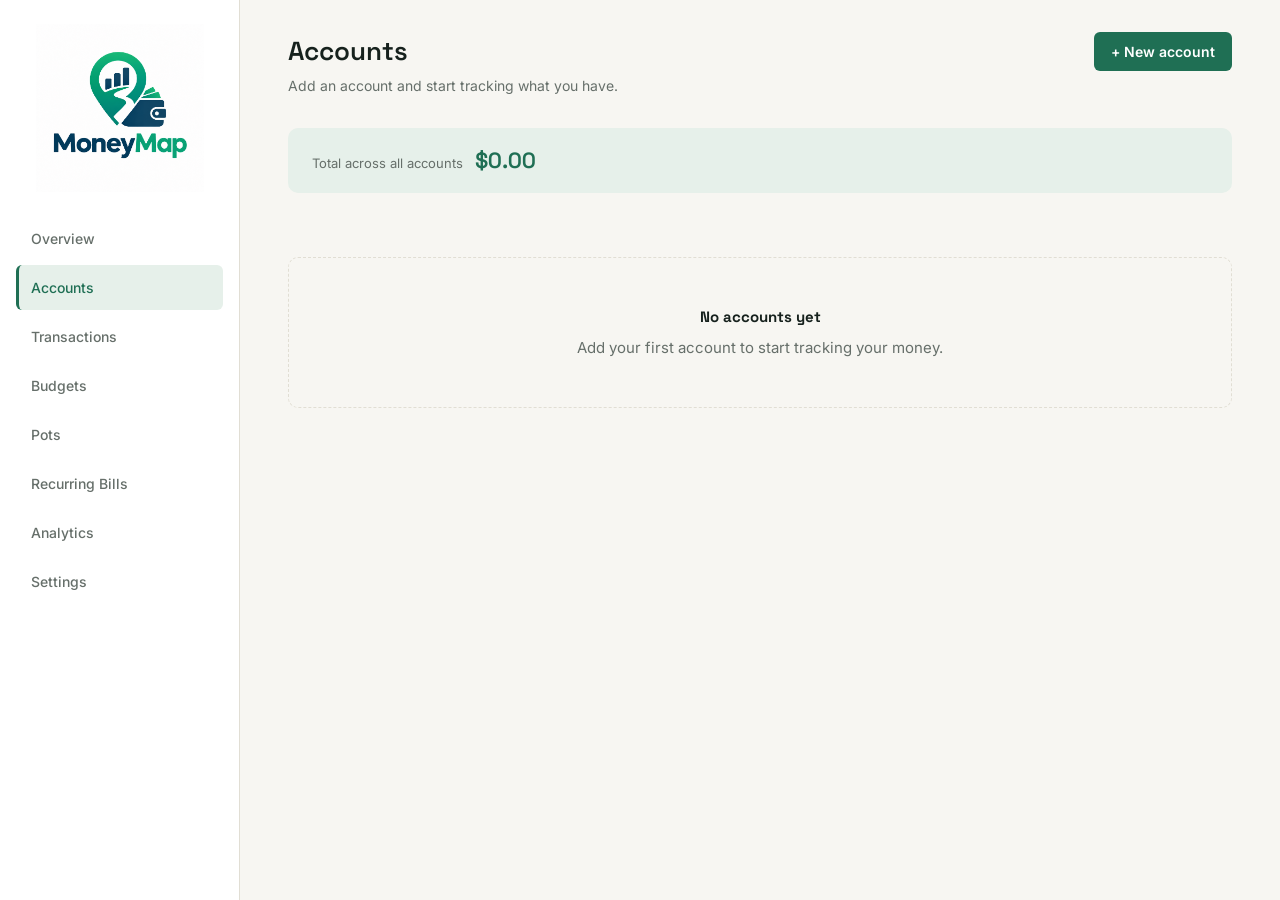
==== accounts.html @ a2ea4bdc "Module 1: project structure, data layer, and Accounts" ====
<!DOCTYPE html>
<html lang="en">
<head>
  <meta charset="UTF-8" />
  <meta name="viewport" content="width=device-width, initial-scale=1.0" />
  <title>Accounts — MoneyMap</title>
  <link rel="icon" href="assets/images/MoneyMap_logo.png" />
  <link rel="stylesheet" href="css/base.css" />
  <link rel="stylesheet" href="css/layout.css" />
  <link rel="stylesheet" href="css/components.css" />
  <link rel="stylesheet" href="css/pages/accounts.css" />
</head>
<body>
  <div class="app-shell">

    <nav class="sidebar">
      <div class="sidebar__brand"><img src="assets/images/MoneyMap_logo.png" alt="MoneyMap logo" /></div>
      <ul class="sidebar__nav">
        <li><a class="sidebar__link" href="overview.html">Overview</a></li>
        <li><a class="sidebar__link" href="accounts.html">Accounts</a></li>
        <li><a class="sidebar__link" href="transactions.html">Transactions</a></li>
        <li><a class="sidebar__link" href="budgets.html">Budgets</a></li>
        <li><a class="sidebar__link" href="pots.html">Pots</a></li>
        <li><a class="sidebar__link" href="bills.html">Recurring Bills</a></li>
        <li><a class="sidebar__link" href="analytics.html">Analytics</a></li>
        <li><a class="sidebar__link" href="settings.html">Settings</a></li>
      </ul>
    </nav>

    <main class="main">
      <div class="page-header">
        <div>
          <h1>Accounts</h1>
          <p class="page-header__sub">Add an account and start tracking what you have.</p>
        </div>
        <button class="btn btn--primary" id="open-create-account">+ New account</button>
      </div>

      <div class="summary-strip">
        <span class="summary-strip__label">Total across all accounts</span>
        <span class="summary-strip__value num" id="total-balance">$0.00</span>
      </div>

      <div class="account-grid" id="account-grid">
        <!-- Account cards are shown by js/pages/accounts.js -->
      </div>

      <div class="empty-state" id="empty-state" hidden>
        <strong>No accounts yet</strong>
        Add your first account to start tracking your money.
      </div>
    </main>
  </div>

  <!-- Create account modal -->
  <div class="modal-overlay" id="create-modal" hidden>
    <div class="modal">
      <h2>New account</h2>
      <form id="create-account-form" novalidate>
        <div class="field" id="field-name">
          <label for="acc-name">Account name</label>
          <input type="text" id="acc-name" placeholder="e.g. Main Account" autocomplete="off" />
          <span class="field__error">Give this account a name.</span>
        </div>

        <div class="field" id="field-type">
          <label for="acc-type">Type</label>
          <select id="acc-type">
            <option value="bank">Bank</option>
            <option value="cash">Cash</option>
            <option value="savings">Savings</option>
            <option value="credit">Credit</option>
          </select>
        </div>

        <div class="field" id="field-balance">
          <label for="acc-balance">Starting balance</label>
          <div class="field__prefix-wrap">
            <span>$</span>
            <input type="number" id="acc-balance" placeholder="0.00" min="0" step="0.01" />
          </div>
          <span class="field__error">Enter an amount of 0 or more.</span>
        </div>

        <div class="modal__actions">
          <button type="button" class="btn btn--ghost" id="cancel-create">Cancel</button>
          <button type="submit" class="btn btn--primary">Create account</button>
        </div>
      </form>
    </div>
  </div>

  <!-- Add money modal -->
  <div class="modal-overlay" id="add-money-modal" hidden>
    <div class="modal">
      <h2>Add money to <span id="add-money-account-name"></span></h2>
      <form id="add-money-form" novalidate>
        <div class="field" id="field-amount">
          <label for="add-amount">Amount to add</label>
          <div class="field__prefix-wrap">
            <span>$</span>
            <input type="number" id="add-amount" placeholder="0.00" min="0.01" step="0.01" />
          </div>
          <span class="field__error">Enter an amount greater than 0.</span>
        </div>
        <div class="modal__actions">
          <button type="button" class="btn btn--ghost" id="cancel-add-money">Cancel</button>
          <button type="submit" class="btn btn--primary">Add money</button>
        </div>
      </form>
    </div>
  </div>

  <script src="js/data/storage.js"></script>
  <script src="js/data/accounts.js"></script>
  <script src="js/utils/formatCurrency.js"></script>
  <script src="js/utils/validators.js"></script>
  <script src="js/pages/accounts.js"></script>
  <script src="js/main.js"></script>
</body>
</html>
---- css/base.css ----
/* MoneyMap — base.css
   Reset, typography, and colors*/

   @import url('https://fonts.googleapis.com/css2?family=Space+Grotesk:wght@500;600;700&family=Inter:wght@400;500;600&display=swap');

   :root {
     /* Color tokens — light mode (default) */
     --bg: #f7f6f2;
     --surface: #ffffff;
     --surface-sunken: #f0efe9;
     --border: #e1ded4;
     --ink: #16211d;
     --ink-muted: #666f6a;
     --accent: #1f6f54;
     --accent-soft: #e6f0ea;
     --accent-ink: #ffffff;
     --negative: #af4a2f;
     --negative-soft: #f7e9e4;
     --focus-ring: #1f6f54;

     /* Type */
     --font-display: 'Space Grotesk', 'Segoe UI', sans-serif;
     --font-body: 'Inter', 'Segoe UI', sans-serif;

     /* Spacing scale */
     --space-1: 4px;
     --space-2: 8px;
     --space-3: 12px;
     --space-4: 16px;
     --space-5: 24px;
     --space-6: 32px;
     --space-7: 48px;

     --radius: 10px;
     --radius-sm: 6px;
   }

   * {
     box-sizing: border-box;
   }

   html,
   body {
     height: 100%;
   }

   body {
     margin: 0;
     background: var(--bg);
     color: var(--ink);
     font-family: var(--font-body);
     font-size: 15px;
     line-height: 1.5;
     -webkit-font-smoothing: antialiased;
   }

   h1,
   h2,
   h3,
   h4 {
     font-family: var(--font-display);
     font-weight: 600;
     margin: 0;
     color: var(--ink);
   }

   p {
     margin: 0;
   }

   a {
     color: inherit;
     text-decoration: none;
   }

   ul {
     margin: 0;
     padding: 0;
     list-style: none;
   }

   button,
   input,
   select {
     font-family: inherit;
     font-size: inherit;
     color: inherit;
   }

   button {
     cursor: pointer;
   }

   :focus-visible {
     outline: 2px solid var(--focus-ring);
     outline-offset: 2px;
   }

   .num {
     font-family: var(--font-display);
     font-variant-numeric: tabular-nums;
   }

   @media (prefers-reduced-motion: reduce) {

     *,
     *::before,
     *::after {
       animation-duration: 0.01ms !important;
       transition-duration: 0.01ms !important;
     }
   }
---- css/layout.css ----
/* MoneyMap — layout.css
   Sidebar nav + page Layout */

   .app-shell {
     display: grid;
     grid-template-columns: 240px 1fr;
     min-height: 100vh;
   }

   /* ---- Sidebar ---- */
   .sidebar {
     background: var(--surface);
     border-right: 1px solid var(--border);
     padding: var(--space-5) var(--space-4);
     display: flex;
     flex-direction: column;
   }

   .sidebar__brand {
     margin-bottom: var(--space-5);
     padding: 0 var(--space-2);
   }

   .sidebar__brand img {
     display: block;
     width: 100%;
     max-width: 168px;
     height: auto;
     margin: 0 auto;
   }

   .sidebar__nav {
     display: flex;
     flex-direction: column;
     gap: var(--space-1);
     flex: 1;
   }

   .sidebar__link {
     display: flex;
     align-items: center;
     gap: var(--space-3);
     padding: var(--space-3) var(--space-3);
     border-radius: var(--radius-sm);
     color: var(--ink-muted);
     font-weight: 500;
     font-size: 14px;
     border-left: 3px solid transparent;
   }

   .sidebar__link:hover {
     background: var(--surface-sunken);
     color: var(--ink);
   }

   .sidebar__link.is-active {
     background: var(--accent-soft);
     color: var(--accent);
     border-left-color: var(--accent);
   }

   .sidebar__icon {
     width: 18px;
     height: 18px;
     flex-shrink: 0;
   }

   .sidebar__footer {
     border-top: 1px solid var(--border);
     padding-top: var(--space-4);
     font-size: 12px;
     color: var(--ink-muted);
   }

   /* ---- Main content ---- */
   .main {
     padding: var(--space-6) var(--space-7);
     max-width: 1100px;
   }

   .page-header {
     display: flex;
     flex-wrap: wrap;
     align-items: flex-start;
     justify-content: space-between;
     margin-bottom: var(--space-6);
     gap: var(--space-4);
   }

   .page-header h1 {
     font-size: 26px;
   }

   .page-header__sub {
     color: var(--ink-muted);
     font-size: 14px;
     margin-top: var(--space-1);
   }

   /* ---- Placeholder page for modules that i not made yet */
   .placeholder {
     border: 1px dashed var(--border);
     border-radius: var(--radius);
     padding: var(--space-7);
     color: var(--ink-muted);
     font-size: 14px;
     max-width: 480px;
   }

   .placeholder strong {
     display: block;
     color: var(--ink);
     font-family: var(--font-display);
     font-size: 16px;
     margin-bottom: var(--space-2);
   }

   /* ==========================================================================
   Responsive breakpoints
   860px  — sidebar collapses to a top bar (tablet / small laptop)
   480px  — tighter spacing + single-column layouts (phones)
   ========================================================================== */

   @media (max-width: 860px) {
     .app-shell {
       grid-template-columns: 1fr;
     }

     .sidebar {
       position: sticky;
       top: 0;
       z-index: 10;
       flex-direction: column;
       align-items: center;
       padding: var(--space-3) var(--space-4);
     }

     .sidebar__brand {
       margin: 0 0 var(--space-3);
     }

     .sidebar__brand img {
       max-width: 84px;
       margin: 0 auto;
     }

     .sidebar__nav {
       flex-direction: row;
       flex-wrap: wrap;
       justify-content: center;
       gap: var(--space-2);
     }

     .sidebar__link {
       padding: var(--space-2) var(--space-3);
       border-left: none;
       border-bottom: 3px solid transparent;
       font-size: 13px;
     }

     .sidebar__link.is-active {
       border-left-color: transparent;
       border-bottom-color: var(--accent);
     }

     .main {
       padding: var(--space-5);
     }

     .page-header h1 {
       font-size: 22px;
     }
   }

   @media (max-width: 480px) {
     .main {
       padding: var(--space-4);
     }

     .sidebar__nav {
       gap: var(--space-1);
     }

     .sidebar__link {
       padding: 6px 10px;
       font-size: 12px;
     }

     .page-header {
       flex-direction: column;
       align-items: stretch;
       gap: var(--space-3);
     }

     .page-header .btn {
       width: 100%;
       justify-content: center;
     }

     .placeholder {
       padding: var(--space-5);
       max-width: none;
     }

     .sidebar__brand img {
       max-width: 68px;
     }
   }
---- css/components.css ----
/* MoneyMap — components.css
   Reusable UI */

   /* ---- Buttons ---- */
   .btn {
     display: inline-flex;
     align-items: center;
     gap: var(--space-2);
     padding: 10px var(--space-4);
     border-radius: var(--radius-sm);
     border: 1px solid transparent;
     font-weight: 600;
     font-size: 14px;
     transition: background 0.15s ease, border-color 0.15s ease;
   }

   .btn--primary {
     background: var(--accent);
     color: var(--accent-ink);
   }

   .btn--primary:hover {
     background: color-mix(in srgb, var(--accent) 88%, black);
   }

   .btn--ghost {
     background: transparent;
     border-color: var(--border);
     color: var(--ink);
   }

   .btn--ghost:hover {
     background: var(--surface-sunken);
   }

   .btn--danger-text {
     background: transparent;
     color: var(--negative);
     padding: 4px 8px;
     font-size: 13px;
   }

   .btn--danger-text:hover {
     background: var(--negative-soft);
   }

   /* ---- Form fields ---- */
   .field {
     display: flex;
     flex-direction: column;
     gap: var(--space-2);
     margin-bottom: var(--space-4);
   }

   .field label {
     font-size: 13px;
     font-weight: 600;
     color: var(--ink-muted);
   }

   .field input,
   .field select {
     padding: 10px 12px;
     border-radius: var(--radius-sm);
     border: 1px solid var(--border);
     background: var(--surface);
     color: var(--ink);
   }

   .field input:focus,
   .field select:focus {
     border-color: var(--accent);
   }

   .field__error {
     font-size: 12px;
     color: var(--negative);
     display: none;
   }

   .field.has-error input {
     border-color: var(--negative);
   }

   .field.has-error .field__error {
     display: block;
   }

   .field__prefix-wrap {
     position: relative;
     display: flex;
     align-items: center;
   }

   .field__prefix-wrap span {
     position: absolute;
     left: 12px;
     color: var(--ink-muted);
     font-family: var(--font-display);
   }

   .field__prefix-wrap input {
     padding-left: 26px;
     width: 100%;
   }

   /* ---- Card / panel ---- */
   .panel {
     background: var(--surface);
     border: 1px solid var(--border);
     border-radius: var(--radius);
     padding: var(--space-5);
   }

   /* ---- Account card ---- */
   .account-grid {
     display: grid;
     grid-template-columns: repeat(auto-fill, minmax(230px, 1fr));
     gap: var(--space-4);
     margin-bottom: var(--space-6);
   }

   .account-card {
     background: var(--surface);
     border: 1px solid var(--border);
     border-left: 3px solid var(--accent-card, var(--accent));
     border-radius: var(--radius);
     padding: var(--space-5);
     display: flex;
     flex-direction: column;
     gap: var(--space-3);
   }

   .account-card__top {
     display: flex;
     align-items: flex-start;
     justify-content: space-between;
   }

   .account-card__name {
     font-weight: 600;
     font-size: 15px;
   }

   .account-card__type {
     color: var(--ink-muted);
     font-size: 12px;
     text-transform: capitalize;
   }

   .account-card__balance {
     font-family: var(--font-display);
     font-size: 28px;
     font-weight: 600;
   }

   .account-card__actions {
     display: flex;
     gap: var(--space-2);
     margin-top: auto;
   }

   /* ---- Summary strip ---- */
   .summary-strip {
     display: flex;
     align-items: baseline;
     gap: var(--space-3);
     padding: var(--space-4) var(--space-5);
     background: var(--accent-soft);
     border-radius: var(--radius);
     margin-bottom: var(--space-6);
   }

   .summary-strip__label {
     font-size: 13px;
     color: var(--ink-muted);
   }

   .summary-strip__value {
     font-family: var(--font-display);
     font-size: 22px;
     font-weight: 600;
     color: var(--accent);
   }

   /* ---- Empty state ---- */
   .empty-state {
     border: 1px dashed var(--border);
     border-radius: var(--radius);
     padding: var(--space-7) var(--space-5);
     text-align: center;
     color: var(--ink-muted);
   }

   .empty-state strong {
     display: block;
     color: var(--ink);
     font-family: var(--font-display);
     margin-bottom: var(--space-2);
   }

   /* ---- Modal ---- */
   .modal-overlay {
     position: fixed;
     inset: 0;
     background: rgba(15, 20, 18, 0.45);
     display: flex;
     align-items: center;
     justify-content: center;
     padding: var(--space-4);
     z-index: 100;
   }

   .modal-overlay[hidden] {
     display: none;
   }

   .modal {
     background: var(--surface);
     border-radius: var(--radius);
     padding: var(--space-6);
     width: 100%;
     max-width: 380px;
     border: 1px solid var(--border);
   }

   .modal h2 {
     font-size: 18px;
     margin-bottom: var(--space-5);
   }

   .modal__actions {
     display: flex;
     justify-content: flex-end;
     gap: var(--space-3);
     margin-top: var(--space-5);
   }

   /* ---- Responsive (phones) ---- */
   @media (max-width: 480px) {
     .account-grid {
       grid-template-columns: 1fr;
       gap: var(--space-3);
     }

     .summary-strip {
       flex-direction: column;
       align-items: flex-start;
       gap: var(--space-1);
       padding: var(--space-4);
     }

     .modal {
       padding: var(--space-5);
       max-width: none;
       width: 100%;
     }

     .modal__actions {
       flex-direction: column-reverse;
     }

     .modal__actions .btn {
       width: 100%;
       justify-content: center;
     }
   }
---- css/pages/accounts.css ----
/* MoneyMap — accounts.css (page-specific tweaks) */

.account-card[data-type="bank"] { --accent-card: #1f6f54; }
.account-card[data-type="savings"] { --accent-card: #2f6fa8; }
.account-card[data-type="cash"] { --accent-card: #a87d2f; }
.account-card[data-type="credit"] { --accent-card: #8a4fae; }
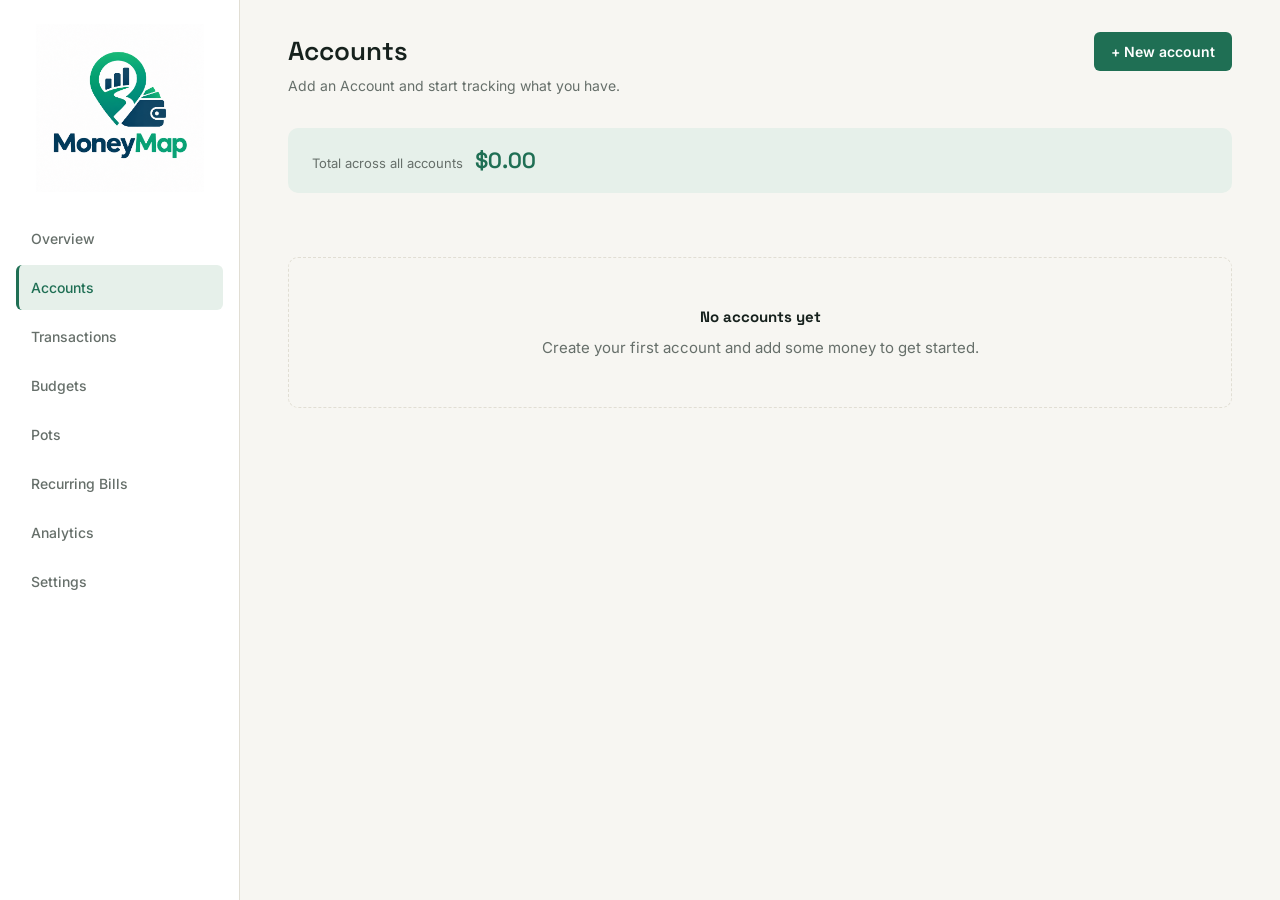
==== commit f6d3ffff: "Module 2: Transactions linked to Accounts" ====
--- a/accounts.html
+++ b/accounts.html
@@ -1,5 +1,6 @@
 <!DOCTYPE html>
 <html lang="en">
+
 <head>
   <meta charset="UTF-8" />
   <meta name="viewport" content="width=device-width, initial-scale=1.0" />
@@ -10,6 +11,7 @@
   <link rel="stylesheet" href="css/components.css" />
   <link rel="stylesheet" href="css/pages/accounts.css" />
 </head>
+
 <body>
   <div class="app-shell">
 
@@ -31,7 +33,7 @@
       <div class="page-header">
         <div>
           <h1>Accounts</h1>
-          <p class="page-header__sub">Add an account and start tracking what you have.</p>
+          <p class="page-header__sub">Add an Account and start tracking what you have.</p>
         </div>
         <button class="btn btn--primary" id="open-create-account">+ New account</button>
       </div>
@@ -42,12 +44,12 @@
       </div>
 
       <div class="account-grid" id="account-grid">
-        <!-- Account cards are shown by js/pages/accounts.js -->
+        <!-- Account cards are rendered here by js/pages/accounts.js -->
       </div>
 
       <div class="empty-state" id="empty-state" hidden>
         <strong>No accounts yet</strong>
-        Add your first account to start tracking your money.
+        Create your first account and add some money to get started.
       </div>
     </main>
   </div>
@@ -118,4 +120,5 @@
   <script src="js/pages/accounts.js"></script>
   <script src="js/main.js"></script>
 </body>
-</html>
+
+</html>
--- a/css/base.css
+++ b/css/base.css
@@ -1,112 +1,113 @@
-   /* MoneyMap — base.css
-   Reset, typography, and colors*/
+/* MoneyMap — base.css
+   Reset, typography, and color tokens
+   */
 
-   @import url('https://fonts.googleapis.com/css2?family=Space+Grotesk:wght@500;600;700&family=Inter:wght@400;500;600&display=swap');
+@import url('https://fonts.googleapis.com/css2?family=Space+Grotesk:wght@500;600;700&family=Inter:wght@400;500;600&display=swap');
 
-   :root {
-     /* Color tokens — light mode (default) */
-     --bg: #f7f6f2;
-     --surface: #ffffff;
-     --surface-sunken: #f0efe9;
-     --border: #e1ded4;
-     --ink: #16211d;
-     --ink-muted: #666f6a;
-     --accent: #1f6f54;
-     --accent-soft: #e6f0ea;
-     --accent-ink: #ffffff;
-     --negative: #af4a2f;
-     --negative-soft: #f7e9e4;
-     --focus-ring: #1f6f54;
+:root {
+  /* Color tokens*/
+  --bg: #f7f6f2;
+  --surface: #ffffff;
+  --surface-sunken: #f0efe9;
+  --border: #e1ded4;
+  --ink: #16211d;
+  --ink-muted: #666f6a;
+  --accent: #1f6f54;
+  --accent-soft: #e6f0ea;
+  --accent-ink: #ffffff;
+  --negative: #af4a2f;
+  --negative-soft: #f7e9e4;
+  --focus-ring: #1f6f54;
 
-     /* Type */
-     --font-display: 'Space Grotesk', 'Segoe UI', sans-serif;
-     --font-body: 'Inter', 'Segoe UI', sans-serif;
+  /* Type */
+  --font-display: 'Space Grotesk', 'Segoe UI', sans-serif;
+  --font-body: 'Inter', 'Segoe UI', sans-serif;
 
-     /* Spacing scale */
-     --space-1: 4px;
-     --space-2: 8px;
-     --space-3: 12px;
-     --space-4: 16px;
-     --space-5: 24px;
-     --space-6: 32px;
-     --space-7: 48px;
+  /* Spacing scale */
+  --space-1: 4px;
+  --space-2: 8px;
+  --space-3: 12px;
+  --space-4: 16px;
+  --space-5: 24px;
+  --space-6: 32px;
+  --space-7: 48px;
 
-     --radius: 10px;
-     --radius-sm: 6px;
-   }
+  --radius: 10px;
+  --radius-sm: 6px;
+}
 
-   * {
-     box-sizing: border-box;
-   }
+* {
+  box-sizing: border-box;
+}
 
-   html,
-   body {
-     height: 100%;
-   }
+html,
+body {
+  height: 100%;
+}
 
-   body {
-     margin: 0;
-     background: var(--bg);
-     color: var(--ink);
-     font-family: var(--font-body);
-     font-size: 15px;
-     line-height: 1.5;
-     -webkit-font-smoothing: antialiased;
-   }
+body {
+  margin: 0;
+  background: var(--bg);
+  color: var(--ink);
+  font-family: var(--font-body);
+  font-size: 15px;
+  line-height: 1.5;
+  -webkit-font-smoothing: antialiased;
+}
 
-   h1,
-   h2,
-   h3,
-   h4 {
-     font-family: var(--font-display);
-     font-weight: 600;
-     margin: 0;
-     color: var(--ink);
-   }
+h1,
+h2,
+h3,
+h4 {
+  font-family: var(--font-display);
+  font-weight: 600;
+  margin: 0;
+  color: var(--ink);
+}
 
-   p {
-     margin: 0;
-   }
+p {
+  margin: 0;
+}
 
-   a {
-     color: inherit;
-     text-decoration: none;
-   }
+a {
+  color: inherit;
+  text-decoration: none;
+}
 
-   ul {
-     margin: 0;
-     padding: 0;
-     list-style: none;
-   }
+ul {
+  margin: 0;
+  padding: 0;
+  list-style: none;
+}
 
-   button,
-   input,
-   select {
-     font-family: inherit;
-     font-size: inherit;
-     color: inherit;
-   }
+button,
+input,
+select {
+  font-family: inherit;
+  font-size: inherit;
+  color: inherit;
+}
 
-   button {
-     cursor: pointer;
-   }
+button {
+  cursor: pointer;
+}
 
-   :focus-visible {
-     outline: 2px solid var(--focus-ring);
-     outline-offset: 2px;
-   }
+:focus-visible {
+  outline: 2px solid var(--focus-ring);
+  outline-offset: 2px;
+}
 
-   .num {
-     font-family: var(--font-display);
-     font-variant-numeric: tabular-nums;
-   }
+.num {
+  font-family: var(--font-display);
+  font-variant-numeric: tabular-nums;
+}
 
-   @media (prefers-reduced-motion: reduce) {
+@media (prefers-reduced-motion: reduce) {
 
-     *,
-     *::before,
-     *::after {
-       animation-duration: 0.01ms !important;
-       transition-duration: 0.01ms !important;
-     }
-   }+  *,
+  * ::before,
+  *::after {
+    animation-duration: 0.01ms !important;
+    transition-duration: 0.01ms !important;
+  }
+}
--- a/css/layout.css
+++ b/css/layout.css
@@ -1,208 +1,210 @@
-   /* MoneyMap — layout.css
-   Sidebar nav + page Layout */
-
-   .app-shell {
-     display: grid;
-     grid-template-columns: 240px 1fr;
-     min-height: 100vh;
-   }
-
-   /* ---- Sidebar ---- */
-   .sidebar {
-     background: var(--surface);
-     border-right: 1px solid var(--border);
-     padding: var(--space-5) var(--space-4);
-     display: flex;
-     flex-direction: column;
-   }
-
-   .sidebar__brand {
-     margin-bottom: var(--space-5);
-     padding: 0 var(--space-2);
-   }
-
-   .sidebar__brand img {
-     display: block;
-     width: 100%;
-     max-width: 168px;
-     height: auto;
-     margin: 0 auto;
-   }
-
-   .sidebar__nav {
-     display: flex;
-     flex-direction: column;
-     gap: var(--space-1);
-     flex: 1;
-   }
-
-   .sidebar__link {
-     display: flex;
-     align-items: center;
-     gap: var(--space-3);
-     padding: var(--space-3) var(--space-3);
-     border-radius: var(--radius-sm);
-     color: var(--ink-muted);
-     font-weight: 500;
-     font-size: 14px;
-     border-left: 3px solid transparent;
-   }
-
-   .sidebar__link:hover {
-     background: var(--surface-sunken);
-     color: var(--ink);
-   }
-
-   .sidebar__link.is-active {
-     background: var(--accent-soft);
-     color: var(--accent);
-     border-left-color: var(--accent);
-   }
-
-   .sidebar__icon {
-     width: 18px;
-     height: 18px;
-     flex-shrink: 0;
-   }
-
-   .sidebar__footer {
-     border-top: 1px solid var(--border);
-     padding-top: var(--space-4);
-     font-size: 12px;
-     color: var(--ink-muted);
-   }
-
-   /* ---- Main content ---- */
-   .main {
-     padding: var(--space-6) var(--space-7);
-     max-width: 1100px;
-   }
-
-   .page-header {
-     display: flex;
-     flex-wrap: wrap;
-     align-items: flex-start;
-     justify-content: space-between;
-     margin-bottom: var(--space-6);
-     gap: var(--space-4);
-   }
-
-   .page-header h1 {
-     font-size: 26px;
-   }
-
-   .page-header__sub {
-     color: var(--ink-muted);
-     font-size: 14px;
-     margin-top: var(--space-1);
-   }
-
-   /* ---- Placeholder page for modules that i not made yet */
-   .placeholder {
-     border: 1px dashed var(--border);
-     border-radius: var(--radius);
-     padding: var(--space-7);
-     color: var(--ink-muted);
-     font-size: 14px;
-     max-width: 480px;
-   }
-
-   .placeholder strong {
-     display: block;
-     color: var(--ink);
-     font-family: var(--font-display);
-     font-size: 16px;
-     margin-bottom: var(--space-2);
-   }
-
-   /* ==========================================================================
+/*
+   MoneyMap — layout.css
+   Sidebar nav + page shell
+  */
+
+.app-shell {
+  display: grid;
+  grid-template-columns: 240px 1fr;
+  min-height: 100vh;
+}
+
+/* ---- Sidebar ---- */
+.sidebar {
+  background: var(--surface);
+  border-right: 1px solid var(--border);
+  padding: var(--space-5) var(--space-4);
+  display: flex;
+  flex-direction: column;
+}
+
+.sidebar__brand {
+  margin-bottom: var(--space-5);
+  padding: 0 var(--space-2);
+}
+
+.sidebar__brand img {
+  display: block;
+  width: 100%;
+  max-width: 168px;
+  height: auto;
+  margin: 0 auto;
+}
+
+.sidebar__nav {
+  display: flex;
+  flex-direction: column;
+  gap: var(--space-1);
+  flex: 1;
+}
+
+.sidebar__link {
+  display: flex;
+  align-items: center;
+  gap: var(--space-3);
+  padding: var(--space-3) var(--space-3);
+  border-radius: var(--radius-sm);
+  color: var(--ink-muted);
+  font-weight: 500;
+  font-size: 14px;
+  border-left: 3px solid transparent;
+}
+
+.sidebar__link:hover {
+  background: var(--surface-sunken);
+  color: var(--ink);
+}
+
+.sidebar__link.is-active {
+  background: var(--accent-soft);
+  color: var(--accent);
+  border-left-color: var(--accent);
+}
+
+.sidebar__icon {
+  width: 18px;
+  height: 18px;
+  flex-shrink: 0;
+}
+
+.sidebar__footer {
+  border-top: 1px solid var(--border);
+  padding-top: var(--space-4);
+  font-size: 12px;
+  color: var(--ink-muted);
+}
+
+/* ---- Main content ---- */
+.main {
+  padding: var(--space-6) var(--space-7);
+  max-width: 1100px;
+}
+
+.page-header {
+  display: flex;
+  flex-wrap: wrap;
+  align-items: flex-start;
+  justify-content: space-between;
+  margin-bottom: var(--space-6);
+  gap: var(--space-4);
+}
+
+.page-header h1 {
+  font-size: 26px;
+}
+
+.page-header__sub {
+  color: var(--ink-muted);
+  font-size: 14px;
+  margin-top: var(--space-1);
+}
+
+/* ---- Placeholder page (used by not-yet-built modules) ---- */
+.placeholder {
+  border: 1px dashed var(--border);
+  border-radius: var(--radius);
+  padding: var(--space-7);
+  color: var(--ink-muted);
+  font-size: 14px;
+  max-width: 480px;
+}
+
+.placeholder strong {
+  display: block;
+  color: var(--ink);
+  font-family: var(--font-display);
+  font-size: 16px;
+  margin-bottom: var(--space-2);
+}
+
+/* 
    Responsive breakpoints
    860px  — sidebar collapses to a top bar (tablet / small laptop)
    480px  — tighter spacing + single-column layouts (phones)
-   ========================================================================== */
-
-   @media (max-width: 860px) {
-     .app-shell {
-       grid-template-columns: 1fr;
-     }
-
-     .sidebar {
-       position: sticky;
-       top: 0;
-       z-index: 10;
-       flex-direction: column;
-       align-items: center;
-       padding: var(--space-3) var(--space-4);
-     }
-
-     .sidebar__brand {
-       margin: 0 0 var(--space-3);
-     }
-
-     .sidebar__brand img {
-       max-width: 84px;
-       margin: 0 auto;
-     }
-
-     .sidebar__nav {
-       flex-direction: row;
-       flex-wrap: wrap;
-       justify-content: center;
-       gap: var(--space-2);
-     }
-
-     .sidebar__link {
-       padding: var(--space-2) var(--space-3);
-       border-left: none;
-       border-bottom: 3px solid transparent;
-       font-size: 13px;
-     }
-
-     .sidebar__link.is-active {
-       border-left-color: transparent;
-       border-bottom-color: var(--accent);
-     }
-
-     .main {
-       padding: var(--space-5);
-     }
-
-     .page-header h1 {
-       font-size: 22px;
-     }
-   }
-
-   @media (max-width: 480px) {
-     .main {
-       padding: var(--space-4);
-     }
-
-     .sidebar__nav {
-       gap: var(--space-1);
-     }
-
-     .sidebar__link {
-       padding: 6px 10px;
-       font-size: 12px;
-     }
-
-     .page-header {
-       flex-direction: column;
-       align-items: stretch;
-       gap: var(--space-3);
-     }
-
-     .page-header .btn {
-       width: 100%;
-       justify-content: center;
-     }
-
-     .placeholder {
-       padding: var(--space-5);
-       max-width: none;
-     }
-
-     .sidebar__brand img {
-       max-width: 68px;
-     }
-   }+  */
+
+@media (max-width: 860px) {
+  .app-shell {
+    grid-template-columns: 1fr;
+  }
+
+  .sidebar {
+    position: sticky;
+    top: 0;
+    z-index: 10;
+    flex-direction: column;
+    align-items: center;
+    padding: var(--space-3) var(--space-4);
+  }
+
+  .sidebar__brand {
+    margin: 0 0 var(--space-3);
+  }
+
+  .sidebar__brand img {
+    max-width: 84px;
+    margin: 0 auto;
+  }
+
+  .sidebar__nav {
+    flex-direction: row;
+    flex-wrap: wrap;
+    justify-content: center;
+    gap: var(--space-2);
+  }
+
+  .sidebar__link {
+    padding: var(--space-2) var(--space-3);
+    border-left: none;
+    border-bottom: 3px solid transparent;
+    font-size: 13px;
+  }
+
+  .sidebar__link.is-active {
+    border-left-color: transparent;
+    border-bottom-color: var(--accent);
+  }
+
+  .main {
+    padding: var(--space-5);
+  }
+
+  .page-header h1 {
+    font-size: 22px;
+  }
+}
+
+@media (max-width: 480px) {
+  .main {
+    padding: var(--space-4);
+  }
+
+  .sidebar__nav {
+    gap: var(--space-1);
+  }
+
+  .sidebar__link {
+    padding: 6px 10px;
+    font-size: 12px;
+  }
+
+  .page-header {
+    flex-direction: column;
+    align-items: stretch;
+    gap: var(--space-3);
+  }
+
+  .page-header .btn {
+    width: 100%;
+    justify-content: center;
+  }
+
+  .placeholder {
+    padding: var(--space-5);
+    max-width: none;
+  }
+
+  .sidebar__brand img {
+    max-width: 68px;
+  }
+}
--- a/css/components.css
+++ b/css/components.css
@@ -1,267 +1,268 @@
-   /* MoneyMap — components.css
-   Reusable UI */
-
-   /* ---- Buttons ---- */
-   .btn {
-     display: inline-flex;
-     align-items: center;
-     gap: var(--space-2);
-     padding: 10px var(--space-4);
-     border-radius: var(--radius-sm);
-     border: 1px solid transparent;
-     font-weight: 600;
-     font-size: 14px;
-     transition: background 0.15s ease, border-color 0.15s ease;
-   }
-
-   .btn--primary {
-     background: var(--accent);
-     color: var(--accent-ink);
-   }
-
-   .btn--primary:hover {
-     background: color-mix(in srgb, var(--accent) 88%, black);
-   }
-
-   .btn--ghost {
-     background: transparent;
-     border-color: var(--border);
-     color: var(--ink);
-   }
-
-   .btn--ghost:hover {
-     background: var(--surface-sunken);
-   }
-
-   .btn--danger-text {
-     background: transparent;
-     color: var(--negative);
-     padding: 4px 8px;
-     font-size: 13px;
-   }
-
-   .btn--danger-text:hover {
-     background: var(--negative-soft);
-   }
-
-   /* ---- Form fields ---- */
-   .field {
-     display: flex;
-     flex-direction: column;
-     gap: var(--space-2);
-     margin-bottom: var(--space-4);
-   }
-
-   .field label {
-     font-size: 13px;
-     font-weight: 600;
-     color: var(--ink-muted);
-   }
-
-   .field input,
-   .field select {
-     padding: 10px 12px;
-     border-radius: var(--radius-sm);
-     border: 1px solid var(--border);
-     background: var(--surface);
-     color: var(--ink);
-   }
-
-   .field input:focus,
-   .field select:focus {
-     border-color: var(--accent);
-   }
-
-   .field__error {
-     font-size: 12px;
-     color: var(--negative);
-     display: none;
-   }
-
-   .field.has-error input {
-     border-color: var(--negative);
-   }
-
-   .field.has-error .field__error {
-     display: block;
-   }
-
-   .field__prefix-wrap {
-     position: relative;
-     display: flex;
-     align-items: center;
-   }
-
-   .field__prefix-wrap span {
-     position: absolute;
-     left: 12px;
-     color: var(--ink-muted);
-     font-family: var(--font-display);
-   }
-
-   .field__prefix-wrap input {
-     padding-left: 26px;
-     width: 100%;
-   }
-
-   /* ---- Card / panel ---- */
-   .panel {
-     background: var(--surface);
-     border: 1px solid var(--border);
-     border-radius: var(--radius);
-     padding: var(--space-5);
-   }
-
-   /* ---- Account card ---- */
-   .account-grid {
-     display: grid;
-     grid-template-columns: repeat(auto-fill, minmax(230px, 1fr));
-     gap: var(--space-4);
-     margin-bottom: var(--space-6);
-   }
-
-   .account-card {
-     background: var(--surface);
-     border: 1px solid var(--border);
-     border-left: 3px solid var(--accent-card, var(--accent));
-     border-radius: var(--radius);
-     padding: var(--space-5);
-     display: flex;
-     flex-direction: column;
-     gap: var(--space-3);
-   }
-
-   .account-card__top {
-     display: flex;
-     align-items: flex-start;
-     justify-content: space-between;
-   }
-
-   .account-card__name {
-     font-weight: 600;
-     font-size: 15px;
-   }
-
-   .account-card__type {
-     color: var(--ink-muted);
-     font-size: 12px;
-     text-transform: capitalize;
-   }
-
-   .account-card__balance {
-     font-family: var(--font-display);
-     font-size: 28px;
-     font-weight: 600;
-   }
-
-   .account-card__actions {
-     display: flex;
-     gap: var(--space-2);
-     margin-top: auto;
-   }
-
-   /* ---- Summary strip ---- */
-   .summary-strip {
-     display: flex;
-     align-items: baseline;
-     gap: var(--space-3);
-     padding: var(--space-4) var(--space-5);
-     background: var(--accent-soft);
-     border-radius: var(--radius);
-     margin-bottom: var(--space-6);
-   }
-
-   .summary-strip__label {
-     font-size: 13px;
-     color: var(--ink-muted);
-   }
-
-   .summary-strip__value {
-     font-family: var(--font-display);
-     font-size: 22px;
-     font-weight: 600;
-     color: var(--accent);
-   }
-
-   /* ---- Empty state ---- */
-   .empty-state {
-     border: 1px dashed var(--border);
-     border-radius: var(--radius);
-     padding: var(--space-7) var(--space-5);
-     text-align: center;
-     color: var(--ink-muted);
-   }
-
-   .empty-state strong {
-     display: block;
-     color: var(--ink);
-     font-family: var(--font-display);
-     margin-bottom: var(--space-2);
-   }
-
-   /* ---- Modal ---- */
-   .modal-overlay {
-     position: fixed;
-     inset: 0;
-     background: rgba(15, 20, 18, 0.45);
-     display: flex;
-     align-items: center;
-     justify-content: center;
-     padding: var(--space-4);
-     z-index: 100;
-   }
-
-   .modal-overlay[hidden] {
-     display: none;
-   }
-
-   .modal {
-     background: var(--surface);
-     border-radius: var(--radius);
-     padding: var(--space-6);
-     width: 100%;
-     max-width: 380px;
-     border: 1px solid var(--border);
-   }
-
-   .modal h2 {
-     font-size: 18px;
-     margin-bottom: var(--space-5);
-   }
-
-   .modal__actions {
-     display: flex;
-     justify-content: flex-end;
-     gap: var(--space-3);
-     margin-top: var(--space-5);
-   }
-
-   /* ---- Responsive (phones) ---- */
-   @media (max-width: 480px) {
-     .account-grid {
-       grid-template-columns: 1fr;
-       gap: var(--space-3);
-     }
-
-     .summary-strip {
-       flex-direction: column;
-       align-items: flex-start;
-       gap: var(--space-1);
-       padding: var(--space-4);
-     }
-
-     .modal {
-       padding: var(--space-5);
-       max-width: none;
-       width: 100%;
-     }
-
-     .modal__actions {
-       flex-direction: column-reverse;
-     }
-
-     .modal__actions .btn {
-       width: 100%;
-       justify-content: center;
-     }
-   }+/* MoneyMap — components.css
+   Reusable UI primitives
+  */
+
+/* ---- Buttons ---- */
+.btn {
+  display: inline-flex;
+  align-items: center;
+  gap: var(--space-2);
+  padding: 10px var(--space-4);
+  border-radius: var(--radius-sm);
+  border: 1px solid transparent;
+  font-weight: 600;
+  font-size: 14px;
+  transition: background 0.15s ease, border-color 0.15s ease;
+}
+
+.btn--primary {
+  background: var(--accent);
+  color: var(--accent-ink);
+}
+
+.btn--primary:hover {
+  background: color-mix(in srgb, var(--accent) 88%, black);
+}
+
+.btn--ghost {
+  background: transparent;
+  border-color: var(--border);
+  color: var(--ink);
+}
+
+.btn--ghost:hover {
+  background: var(--surface-sunken);
+}
+
+.btn--danger-text {
+  background: transparent;
+  color: var(--negative);
+  padding: 4px 8px;
+  font-size: 13px;
+}
+
+.btn--danger-text:hover {
+  background: var(--negative-soft);
+}
+
+/* ---- Form fields ---- */
+.field {
+  display: flex;
+  flex-direction: column;
+  gap: var(--space-2);
+  margin-bottom: var(--space-4);
+}
+
+.field label {
+  font-size: 13px;
+  font-weight: 600;
+  color: var(--ink-muted);
+}
+
+.field input,
+.field select {
+  padding: 10px 12px;
+  border-radius: var(--radius-sm);
+  border: 1px solid var(--border);
+  background: var(--surface);
+  color: var(--ink);
+}
+
+.field input:focus,
+.field select:focus {
+  border-color: var(--accent);
+}
+
+.field__error {
+  font-size: 12px;
+  color: var(--negative);
+  display: none;
+}
+
+.field.has-error input {
+  border-color: var(--negative);
+}
+
+.field.has-error .field__error {
+  display: block;
+}
+
+.field__prefix-wrap {
+  position: relative;
+  display: flex;
+  align-items: center;
+}
+
+.field__prefix-wrap span {
+  position: absolute;
+  left: 12px;
+  color: var(--ink-muted);
+  font-family: var(--font-display);
+}
+
+.field__prefix-wrap input {
+  padding-left: 26px;
+  width: 100%;
+}
+
+/* ---- Card / panel ---- */
+.panel {
+  background: var(--surface);
+  border: 1px solid var(--border);
+  border-radius: var(--radius);
+  padding: var(--space-5);
+}
+
+/* ---- Account card ---- */
+.account-grid {
+  display: grid;
+  grid-template-columns: repeat(auto-fill, minmax(230px, 1fr));
+  gap: var(--space-4);
+  margin-bottom: var(--space-6);
+}
+
+.account-card {
+  background: var(--surface);
+  border: 1px solid var(--border);
+  border-left: 3px solid var(--accent-card, var(--accent));
+  border-radius: var(--radius);
+  padding: var(--space-5);
+  display: flex;
+  flex-direction: column;
+  gap: var(--space-3);
+}
+
+.account-card__top {
+  display: flex;
+  align-items: flex-start;
+  justify-content: space-between;
+}
+
+.account-card__name {
+  font-weight: 600;
+  font-size: 15px;
+}
+
+.account-card__type {
+  color: var(--ink-muted);
+  font-size: 12px;
+  text-transform: capitalize;
+}
+
+.account-card__balance {
+  font-family: var(--font-display);
+  font-size: 28px;
+  font-weight: 600;
+}
+
+.account-card__actions {
+  display: flex;
+  gap: var(--space-2);
+  margin-top: auto;
+}
+
+/* ---- Summary strip ---- */
+.summary-strip {
+  display: flex;
+  align-items: baseline;
+  gap: var(--space-3);
+  padding: var(--space-4) var(--space-5);
+  background: var(--accent-soft);
+  border-radius: var(--radius);
+  margin-bottom: var(--space-6);
+}
+
+.summary-strip__label {
+  font-size: 13px;
+  color: var(--ink-muted);
+}
+
+.summary-strip__value {
+  font-family: var(--font-display);
+  font-size: 22px;
+  font-weight: 600;
+  color: var(--accent);
+}
+
+/* ---- Empty state ---- */
+.empty-state {
+  border: 1px dashed var(--border);
+  border-radius: var(--radius);
+  padding: var(--space-7) var(--space-5);
+  text-align: center;
+  color: var(--ink-muted);
+}
+
+.empty-state strong {
+  display: block;
+  color: var(--ink);
+  font-family: var(--font-display);
+  margin-bottom: var(--space-2);
+}
+
+/* ---- Modal ---- */
+.modal-overlay {
+  position: fixed;
+  inset: 0;
+  background: rgba(15, 20, 18, 0.45);
+  display: flex;
+  align-items: center;
+  justify-content: center;
+  padding: var(--space-4);
+  z-index: 100;
+}
+
+.modal-overlay[hidden] {
+  display: none;
+}
+
+.modal {
+  background: var(--surface);
+  border-radius: var(--radius);
+  padding: var(--space-6);
+  width: 100%;
+  max-width: 380px;
+  border: 1px solid var(--border);
+}
+
+.modal h2 {
+  font-size: 18px;
+  margin-bottom: var(--space-5);
+}
+
+.modal__actions {
+  display: flex;
+  justify-content: flex-end;
+  gap: var(--space-3);
+  margin-top: var(--space-5);
+}
+
+/* ---- Responsive (phones) ---- */
+@media (max-width: 480px) {
+  .account-grid {
+    grid-template-columns: 1fr;
+    gap: var(--space-3);
+  }
+
+  .summary-strip {
+    flex-direction: column;
+    align-items: flex-start;
+    gap: var(--space-1);
+    padding: var(--space-4);
+  }
+
+  .modal {
+    padding: var(--space-5);
+    max-width: none;
+    width: 100%;
+  }
+
+  .modal__actions {
+    flex-direction: column-reverse;
+  }
+
+  .modal__actions .btn {
+    width: 100%;
+    justify-content: center;
+  }
+}
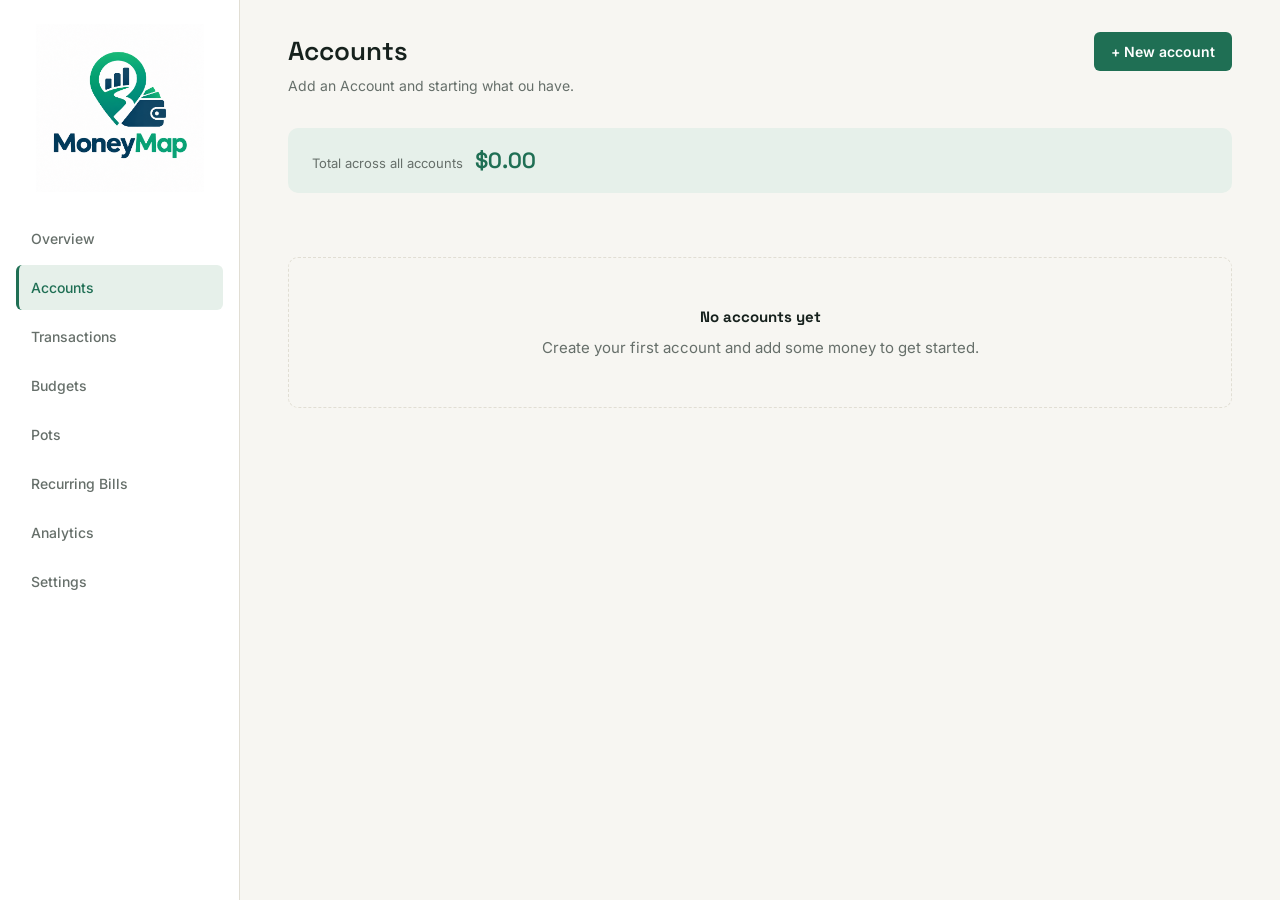
==== commit 32546d55: "Module 4: Recurring Bills and Overview dashboard" ====
--- a/accounts.html
+++ b/accounts.html
@@ -1,6 +1,5 @@
 <!DOCTYPE html>
 <html lang="en">
-
 <head>
   <meta charset="UTF-8" />
   <meta name="viewport" content="width=device-width, initial-scale=1.0" />
@@ -11,7 +10,6 @@
   <link rel="stylesheet" href="css/components.css" />
   <link rel="stylesheet" href="css/pages/accounts.css" />
 </head>
-
 <body>
   <div class="app-shell">
 
@@ -33,7 +31,7 @@
       <div class="page-header">
         <div>
           <h1>Accounts</h1>
-          <p class="page-header__sub">Add an Account and start tracking what you have.</p>
+          <p class="page-header__sub">Add an Account and starting what ou have.</p>
         </div>
         <button class="btn btn--primary" id="open-create-account">+ New account</button>
       </div>
@@ -120,5 +118,4 @@
   <script src="js/pages/accounts.js"></script>
   <script src="js/main.js"></script>
 </body>
-
-</html>+</html>
--- a/css/base.css
+++ b/css/base.css
@@ -1,11 +1,12 @@
-/* MoneyMap — base.css
+/* ==========================================================================
+   MoneyMap — base.css
    Reset, typography, and color tokens
-   */
+   ========================================================================== */
 
 @import url('https://fonts.googleapis.com/css2?family=Space+Grotesk:wght@500;600;700&family=Inter:wght@400;500;600&display=swap');
 
 :root {
-  /* Color tokens*/
+  /* Color tokens — light mode (default) */
   --bg: #f7f6f2;
   --surface: #ffffff;
   --surface-sunken: #f0efe9;
@@ -40,8 +41,7 @@
   box-sizing: border-box;
 }
 
-html,
-body {
+html, body {
   height: 100%;
 }
 
@@ -55,10 +55,7 @@
   -webkit-font-smoothing: antialiased;
 }
 
-h1,
-h2,
-h3,
-h4 {
+h1, h2, h3, h4 {
   font-family: var(--font-display);
   font-weight: 600;
   margin: 0;
@@ -80,9 +77,7 @@
   list-style: none;
 }
 
-button,
-input,
-select {
+button, input, select {
   font-family: inherit;
   font-size: inherit;
   color: inherit;
@@ -103,11 +98,8 @@
 }
 
 @media (prefers-reduced-motion: reduce) {
-
-  *,
-  * ::before,
-  *::after {
+  *, *::before, *::after {
     animation-duration: 0.01ms !important;
     transition-duration: 0.01ms !important;
   }
-}+}
--- a/css/layout.css
+++ b/css/layout.css
@@ -1,7 +1,7 @@
-/*
+/* ==========================================================================
    MoneyMap — layout.css
    Sidebar nav + page shell
-  */
+   ========================================================================== */
 
 .app-shell {
   display: grid;
@@ -117,11 +117,11 @@
   margin-bottom: var(--space-2);
 }
 
-/* 
+/* ==========================================================================
    Responsive breakpoints
    860px  — sidebar collapses to a top bar (tablet / small laptop)
    480px  — tighter spacing + single-column layouts (phones)
-  */
+   ========================================================================== */
 
 @media (max-width: 860px) {
   .app-shell {
@@ -165,6 +165,10 @@
     border-bottom-color: var(--accent);
   }
 
+  .sidebar__footer {
+    display: none;
+  }
+
   .main {
     padding: var(--space-5);
   }
@@ -177,6 +181,10 @@
 @media (max-width: 480px) {
   .main {
     padding: var(--space-4);
+  }
+
+  .sidebar__brand img {
+    max-width: 68px;
   }
 
   .sidebar__nav {
@@ -203,8 +211,4 @@
     padding: var(--space-5);
     max-width: none;
   }
-
-  .sidebar__brand img {
-    max-width: 68px;
-  }
-}+}
--- a/css/components.css
+++ b/css/components.css
@@ -1,6 +1,7 @@
-/* MoneyMap — components.css
+/* ==========================================================================
+   MoneyMap — components.css
    Reusable UI primitives
-  */
+   ========================================================================== */
 
 /* ---- Buttons ---- */
 .btn {
@@ -237,6 +238,37 @@
   margin-top: var(--space-5);
 }
 
+/* ---- Progress bar (Budgets, Pots, Overview) ---- */
+.progress-bar {
+  background: var(--surface-sunken);
+  border-radius: 999px;
+  height: 8px;
+  overflow: hidden;
+}
+
+.progress-bar__fill {
+  height: 100%;
+  border-radius: 999px;
+  background: var(--accent);
+  transition: width 0.2s ease;
+}
+
+.progress-bar__fill.is-warning {
+  background: #c9962f;
+}
+
+.progress-bar__fill.is-danger {
+  background: var(--negative);
+}
+
+.progress-meta {
+  display: flex;
+  justify-content: space-between;
+  font-size: 12px;
+  color: var(--ink-muted);
+  margin-top: var(--space-2);
+}
+
 /* ---- Responsive (phones) ---- */
 @media (max-width: 480px) {
   .account-grid {
@@ -265,4 +297,4 @@
     width: 100%;
     justify-content: center;
   }
-}+}
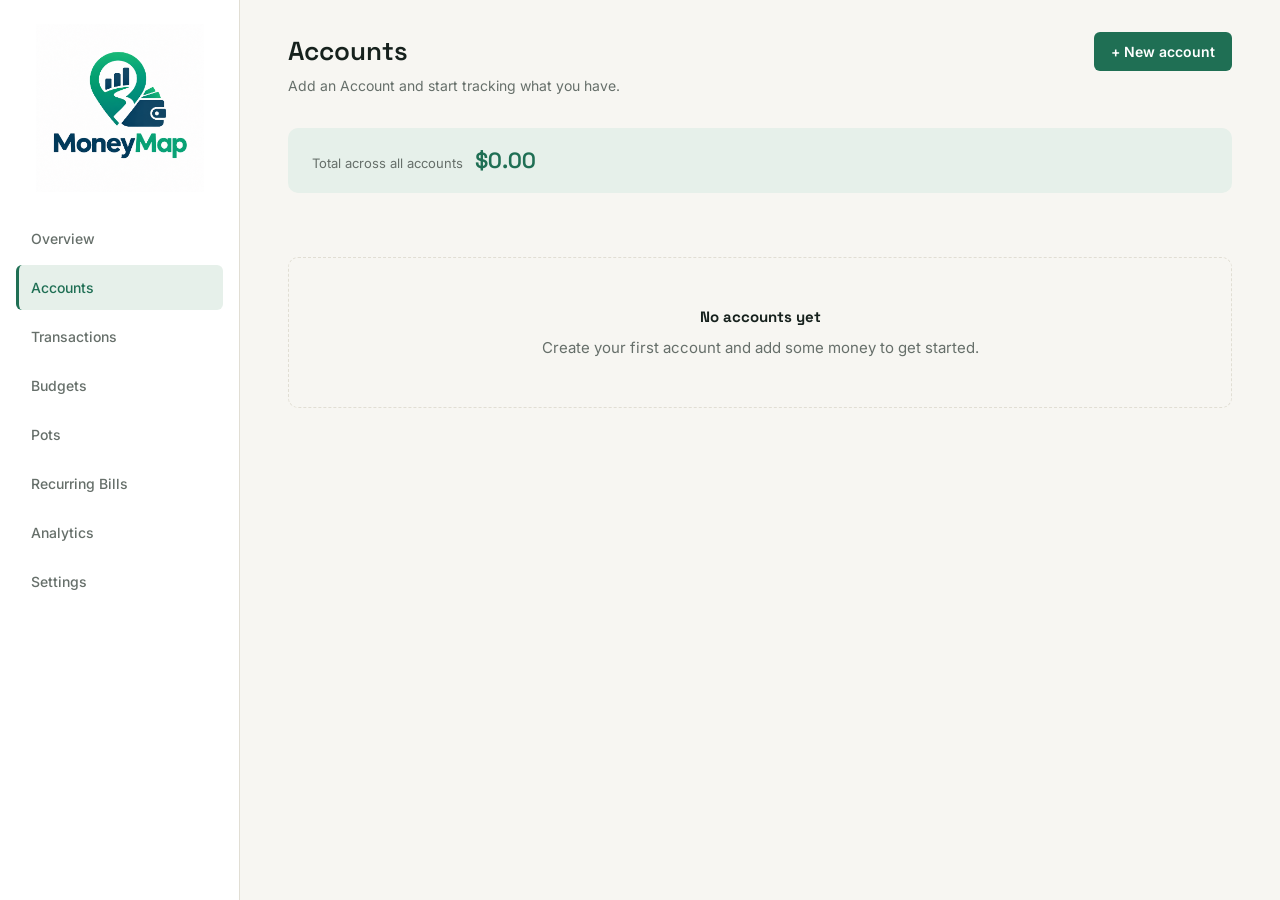
==== commit bb43dadd: "MoneyMap v1.0 - Personal Finance Tracker" ====
--- a/accounts.html
+++ b/accounts.html
@@ -31,7 +31,7 @@
       <div class="page-header">
         <div>
           <h1>Accounts</h1>
-          <p class="page-header__sub">Add an Account and starting what ou have.</p>
+          <p class="page-header__sub">Add an Account and start tracking what you have.</p>
         </div>
         <button class="btn btn--primary" id="open-create-account">+ New account</button>
       </div>
--- a/css/components.css
+++ b/css/components.css
@@ -46,6 +46,15 @@
   background: var(--negative-soft);
 }
 
+.btn--danger {
+  background: var(--negative);
+  color: #ffffff;
+}
+
+.btn--danger:hover {
+  background: color-mix(in srgb, var(--negative) 85%, black);
+}
+
 /* ---- Form fields ---- */
 .field {
   display: flex;
